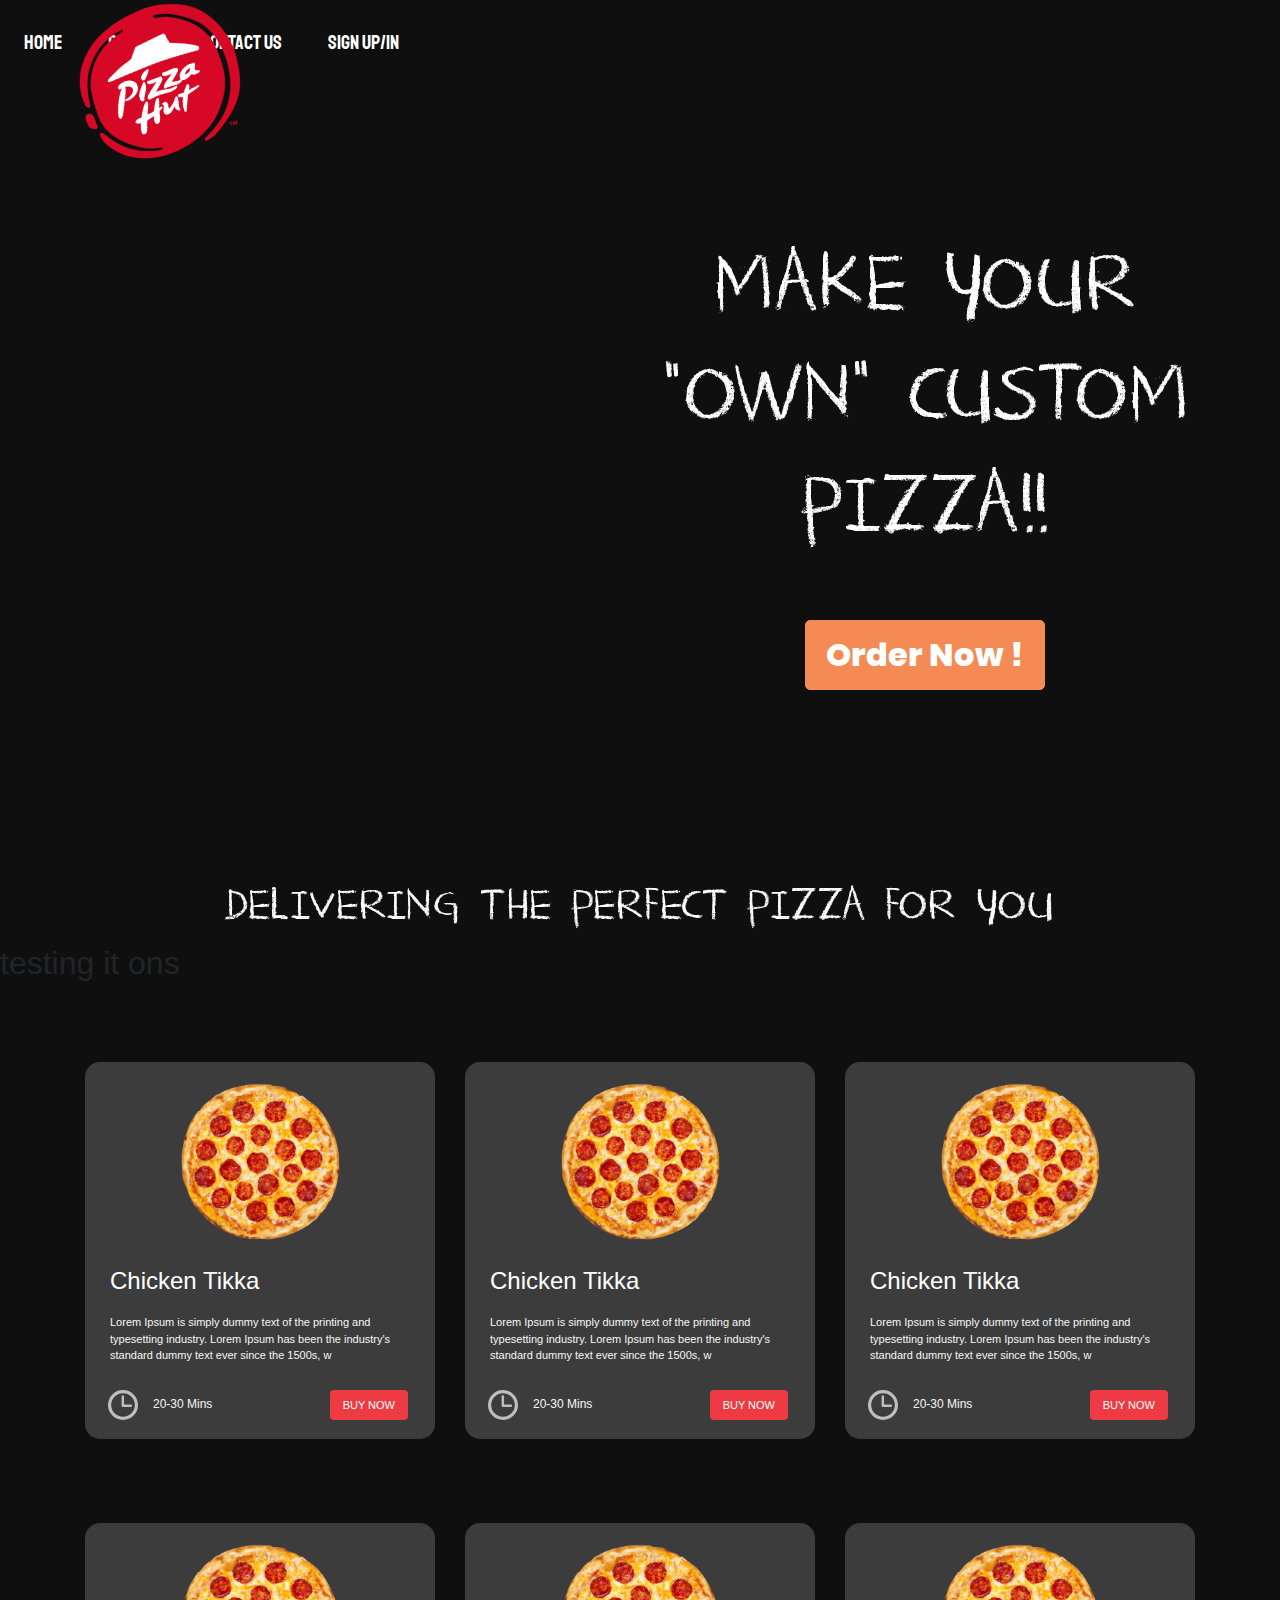
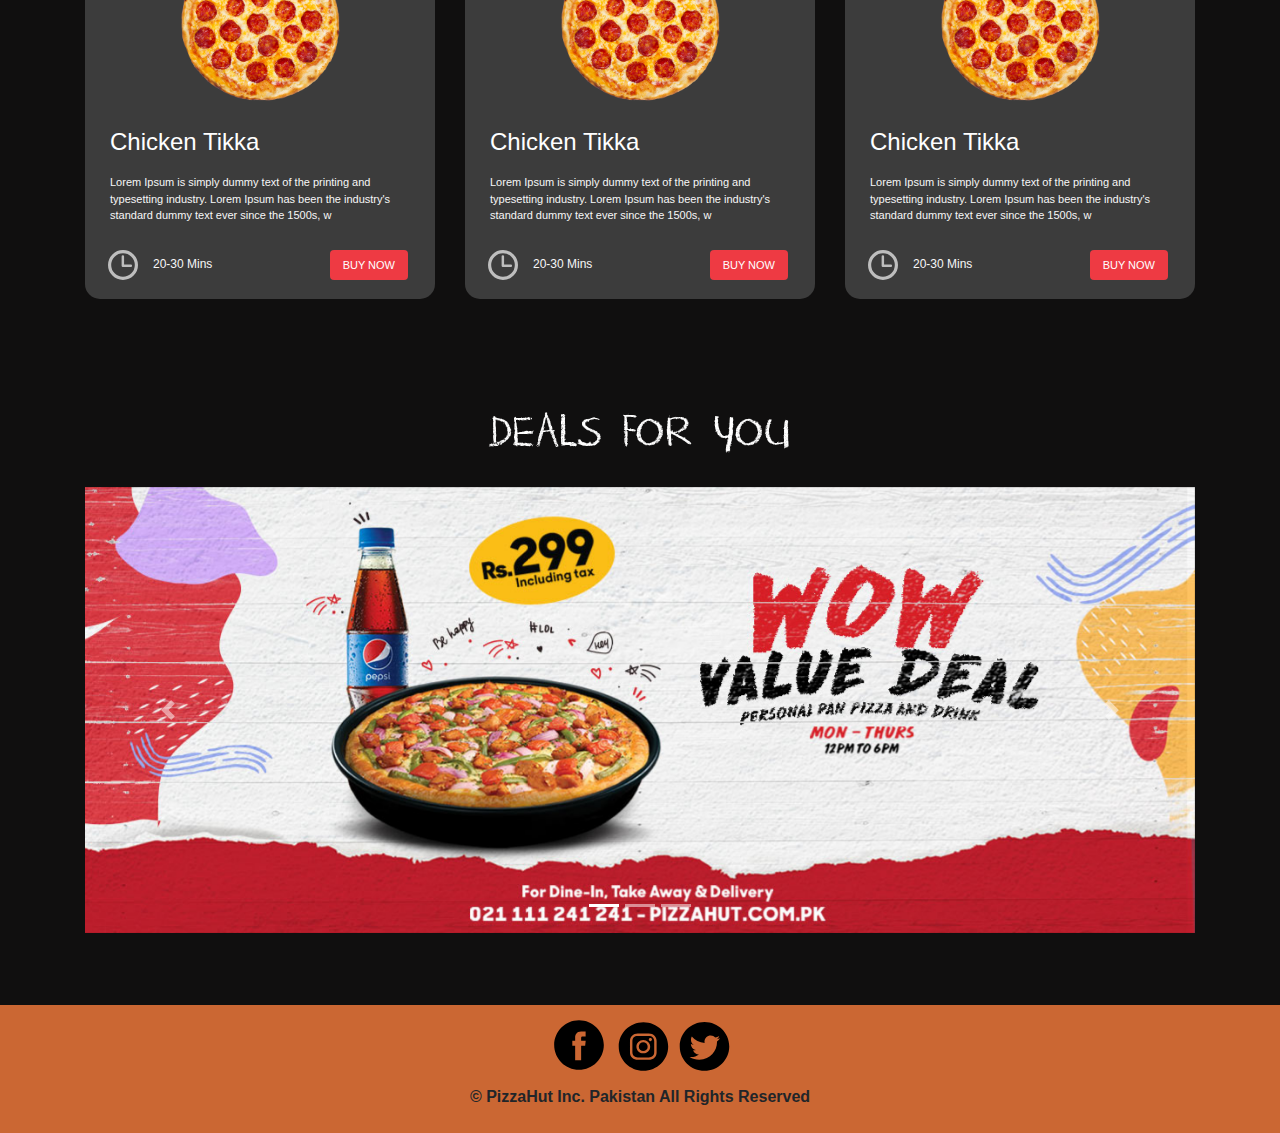
==== index.html @ 5cb7f045 "Merge branch 'master' of https://github.com/sanaasaeed/pizzahut" ====
<!DOCTYPE html>
<html lang="en" dir="ltr">

<head>
  <meta charset="utf-8" />
  <title>Pizza Hut</title>

  <link rel="stylesheet" href="css/styles.css" />
  <link rel="stylesheet" href="https://stackpath.bootstrapcdn.com/bootstrap/4.3.1/css/bootstrap.min.css"
    integrity="sha384-ggOyR0iXCbMQv3Xipma34MD+dH/1fQ784/j6cY/iJTQUOhcWr7x9JvoRxT2MZw1T" crossorigin="anonymous" />
  <link href="https://fonts.googleapis.com/css?family=Staatliches&display=swap" rel="stylesheet" />
  <!-- <link href="https://fonts.googleapis.com/css?family=Poppins:400,700&display=swap" rel="stylesheet"> -->
</head>

<body>
  <section id="pagenavbar">
    <nav class="navbar navbar-expand-lg navbar-dark"
    >
      <a class="navbar-brand logo" href="#">
        <img src="images/logo.png" width="220" height="150" alt="" />
      </a>
      <button class="navbar-toggler" data-toggle="collapse" data-target="#collapse_target">
        <span class="navbar-toggler-icon"></span>
      </button>
      <div class="collapse navbar-collapse" id="collapse_target">
        <ul class="navbar-nav">
          <li class="nav-item">
            <a class="nav-link" href="#">Home <span class="sr-only">(current)</span></a>
          </li>
          <li class="nav-item">
            <a class="nav-link" href="#menu">Pizzas</a>
          </li>
          <li class="nav-item">
            <a class="nav-link" href="#">Contact Us</a>
          </li>
          <li class="nav-item">
            <a class="nav-link" href="sign.html">Sign Up/In</a>
          </li>
        </ul>
      </div>
    </nav>

    <!-- <nav class="navbar navbar-expand-lg">
      <a class="navbar-brand" href="#">Navbar</a>
      <button class="navbar-toggler" type="button" data-toggle="collapse" data-target="#navbarNav"
        aria-controls="navbarNav" aria-expanded="false" aria-label="Toggle navigation">
        <span class="navbar-toggler-icon"></span>
      </button>
      <div class="collapse navbar-collapse" id="navbarNav">
        <ul class="navbar-nav">
          <li class="nav-item active">
            <a class="nav-link" href="#">Home <span class="sr-only">(current)</span></a>
          </li>
          <li class="nav-item">
            <a class="nav-link" href="#">Features</a>
          </li>
          <li class="nav-item">
            <a class="nav-link" href="#">Pricing</a>
          </li>
          <li class="nav-item">
            <a class="nav-link disabled" href="#" tabindex="-1" aria-disabled="true">Disabled</a>
          </li>
        </ul>
      </div>
    </nav> -->


  </section>

  <section id="landing-slide">
    <div class="container">
      <div class="row">
        <div class="col-lg-6"></div>
        <div class="col-lg-6">
          <div class="align">
            <h2 class="text mobile-heading">MAKE YOUR “OWN” CUSTOM PIZZA!!</h2>
            <button type="button " class="btn btn-warning orderbtn">
              Order Now !
            </button>
          </div>
        </div>
      </div>
    </div>
  </section>

  <section id="menu-header">
    <div class="container">
      <h2 class="menu-heading">DELIVERING THE PERFECT PIZZA FOR YOU</h2>
    </div>
  </section>

  <section>
    <h2>testing it ons</h2>
  </section>
  <section id="menu">
    <div class="container">
      <div class="row">
        <div class="col-lg-4 col-sm-6 mb-4">
          <div class="grey-shade">
            <div class="pizza-pic">
              <img src="images/pizza.png" alt="pizza picture" height="180px" width="180px" />
            </div>

            <div class="pizza-name">
              <h4 class="pizza-heading">Chicken Tikka</h4>
            </div>

            <div class="pizza-description">
              <p>
                Lorem Ipsum is simply dummy text of the printing and
                typesetting industry. Lorem Ipsum has been the industry's
                standard dummy text ever since the 1500s, w
              </p>
            </div>

            <div class="row lower-pad">
              <div class="col-lg-6  time">
                <div class="row">
                  <div class="col-lg-4  time-padding1">
                    <img src="images/clock.svg" alt="clock pic" height="30px" width="30px" />
                  </div>
                  <div class="col-lg-6  time-padding2">
                    <p class="time-text">20-30 Mins</p>
                  </div>
                </div>
              </div>

              <div class="col-lg-5 buy-btn">
                <button type="button " class="btn buynow-btn">BUY NOW</button>
              </div>
            </div>
          </div>
        </div>

        <div class="col-lg-4 col-sm-6 mb-4">
          <div class="grey-shade">
            <div class="pizza-pic">
              <img src="images/pizza.png" alt="pizza picture" height="180px" width="180px" />
            </div>

            <div class="pizza-name">
              <h4 class="pizza-heading">Chicken Tikka</h4>
            </div>

            <div class="pizza-description">
              <p>
                Lorem Ipsum is simply dummy text of the printing and
                typesetting industry. Lorem Ipsum has been the industry's
                standard dummy text ever since the 1500s, w
              </p>
            </div>

            <div class="row lower-pad">
              <div class="col-lg-6 time">
                <div class="row">
                  <div class="col-lg-4 time-padding1">
                    <img src="images/clock.svg" alt="clock pic" height="30px" width="30px" />
                  </div>
                  <div class="col-lg-6 time-padding2">
                    <p class="time-text">20-30 Mins</p>
                  </div>
                </div>
              </div>

              <div class="col-lg-5 buy-btn">
                <button type="button " class="btn buynow-btn">BUY NOW</button>
              </div>
            </div>
          </div>
        </div>

        <div class="col-lg-4 col-sm-6 mb-4">
          <div class="grey-shade">
            <div class="pizza-pic">
              <img src="images/pizza.png" alt="pizza picture" height="180px" width="180px" />
            </div>

            <div class="pizza-name">
              <h4 class="pizza-heading">Chicken Tikka</h4>
            </div>

            <div class="pizza-description">
              <p>
                Lorem Ipsum is simply dummy text of the printing and
                typesetting industry. Lorem Ipsum has been the industry's
                standard dummy text ever since the 1500s, w
              </p>
            </div>

            <div class="row lower-pad">
              <div class="col-lg-6 time">
                <div class="row">
                  <div class="col-lg-4 time-padding1">
                    <img src="images/clock.svg" alt="clock pic" height="30px" width="30px" />
                  </div>
                  <div class="col-lg-6 time-padding2">
                    <p class="time-text">20-30 Mins</p>
                  </div>
                </div>
              </div>

              <div class="col-lg-5 buy-btn">
                <button type="button " class="btn buynow-btn">BUY NOW</button>
              </div>
            </div>
          </div>
        </div>
      </div>

      <div class="row lower-row">
        <div class="col-lg-4 col-sm-6 mb-4">
          <div class="grey-shade">
            <div class="pizza-pic">
              <img src="images/pizza.png" alt="pizza picture" height="180px" width="180px" />
            </div>

            <div class="pizza-name">
              <h4 class="pizza-heading">Chicken Tikka</h4>
            </div>

            <div class="pizza-description">
              <p>
                Lorem Ipsum is simply dummy text of the printing and
                typesetting industry. Lorem Ipsum has been the industry's
                standard dummy text ever since the 1500s, w
              </p>
            </div>

            <div class="row lower-pad">
              <div class="col-lg-6 time">
                <div class="row">
                  <div class="col-lg-4 time-padding1">
                    <img src="images/clock.svg" alt="clock pic" height="30px" width="30px" />
                  </div>
                  <div class="col-lg-6 time-padding2">
                    <p class="time-text">20-30 Mins</p>
                  </div>
                </div>
              </div>

              <div class="col-lg-5 buy-btn">
                <button type="button " class="btn buynow-btn">BUY NOW</button>
              </div>
            </div>
          </div>
        </div>

        <div class="col-lg-4 col-sm-6 mb-4">
          <div class="grey-shade">
            <div class="pizza-pic">
              <img src="images/pizza.png" alt="pizza picture" height="180px" width="180px" />
            </div>

            <div class="pizza-name">
              <h4 class="pizza-heading">Chicken Tikka</h4>
            </div>

            <div class="pizza-description">
              <p>
                Lorem Ipsum is simply dummy text of the printing and
                typesetting industry. Lorem Ipsum has been the industry's
                standard dummy text ever since the 1500s, w
              </p>
            </div>

            <div class="row lower-pad">
              <div class="col-lg-6 time">
                <div class="row">
                  <div class="col-lg-4 time-padding1">
                    <img src="images/clock.svg" alt="clock pic" height="30px" width="30px" />
                  </div>
                  <div class="col-lg-6 time-padding2">
                    <p class="time-text">20-30 Mins</p>
                  </div>
                </div>
              </div>

              <div class="col-lg-5 buy-btn">
                <button type="button " class="btn buynow-btn">BUY NOW</button>
              </div>
            </div>
          </div>
        </div>

        <div class="col-lg-4 col-sm-6 mb-4">
          <div class="grey-shade">
            <div class="pizza-pic">
              <img src="images/pizza.png" alt="pizza picture" height="180px" width="180px" />
            </div>

            <div class="pizza-name">
              <h4 class="pizza-heading">Chicken Tikka</h4>
            </div>

            <div class="pizza-description">
              <p>
                Lorem Ipsum is simply dummy text of the printing and
                typesetting industry. Lorem Ipsum has been the industry's
                standard dummy text ever since the 1500s, w
              </p>
            </div>

            <div class="row lower-pad">
              <div class="col-lg-6 time">
                <div class="row">
                  <div class="col-lg-4 time-padding1">
                    <img src="images/clock.svg" alt="clock pic" height="30px" width="30px" />
                  </div>
                  <div class="col-lg-6 time-padding2">
                    <p class="time-text">20-30 Mins</p>
                  </div>
                </div>
              </div>

              <div class="col-lg-5 buy-btn">
                <button type="button " class="btn buynow-btn">BUY NOW</button>
              </div>
            </div>
          </div>
        </div>
      </div>
    </div>
  </section>

  <section id="deal-header">
    <div class="container">
      <h2 class="deal-heading">DEALS FOR YOU</h2>
    </div>
  </section>

  <section class="container mt-4 pb-4">
    <div id="carouselExampleIndicators" class="carousel slide" data-ride="carousel">
      <ol class="carousel-indicators">
        <li data-target="#carouselExampleIndicators" data-slide-to="0" class="active"></li>
        <li data-target="#carouselExampleIndicators" data-slide-to="1"></li>
        <li data-target="#carouselExampleIndicators" data-slide-to="2"></li>
      </ol>
      <div class="carousel-inner">
        <div class="carousel-item active">
          <a href="#">
            <img class="d-block w-100" src="images/deal1.jpeg" alt="Deal 1" />
          </a>
        </div>
        <div class="carousel-item ">
          <img class="d-block w-100" src="images/deal2.jpeg" alt="Deal 2" />
        </div>
        <div class="carousel-item">
          <img class="d-block w-100" src="images/deal3.jpeg" alt="Deal 3" />
        </div>
      </div>
      <a class="carousel-control-prev" href="#carouselExampleIndicators" role="button" data-slide="prev">
        <span class="carousel-control-prev-icon" aria-hidden="true"></span>
        <span class="sr-only">Previous</span>
      </a>
      <a class="carousel-control-next" href="#carouselExampleIndicators" role="button" data-slide="next">
        <span class="carousel-control-next-icon" aria-hidden="true"></span>
        <span class="sr-only">Next</span>
      </a>
    </div>
  </section>

  <footer>
    <div class="container-fluid mt-5 pt-2 pb-2 text-center">
      <div class="row">
        <div class="col">
          <a href="#"><img src="images/icons/fb.svg" alt="" /></a>
          <a href="#"><img src="images/icons/insta.svg" alt="" /></a>
          <a href="#"><img src="images/icons/twitter.svg" alt="" /></a>
        </div>
      </div>
      <p class="ftr-copy pt-2">&copy; PizzaHut Inc. Pakistan All Rights Reserved</p>

  </footer>

  <!-- <script src="https://code.jquery.com/jquery-3.3.1.slim.min.js"
    integrity="sha384-q8i/X+965DzO0rT7abK41JStQIAqVgRVzpbzo5smXKp4YfRvH+8abtTE1Pi6jizo"
    crossorigin="anonymous"></script> -->
    <script
  src="https://code.jquery.com/jquery-3.4.1.js"
  integrity="sha256-WpOohJOqMqqyKL9FccASB9O0KwACQJpFTUBLTYOVvVU="
  crossorigin="anonymous"></script>
  <!-- <script src="https://cdnjs.cloudflare.com/ajax/libs/jquery/3.4.1/core.js"></script> -->
  <script src="https://cdn.jsdelivr.net/npm/popper.js@1.16.0/dist/umd/popper.min.js" integrity="sha384-Q6E9RHvbIyZFJoft+2mJbHaEWldlvI9IOYy5n3zV9zzTtmI3UksdQRVvoxMfooAo" crossorigin="anonymous"></script>
<script src="https://stackpath.bootstrapcdn.com/bootstrap/4.4.1/js/bootstrap.min.js" integrity="sha384-wfSDF2E50Y2D1uUdj0O3uMBJnjuUD4Ih7YwaYd1iqfktj0Uod8GCExl3Og8ifwB6" crossorigin="anonymous"></script>
  <script src="/scripts/smoothscroll.js"></script>
</body>

</html>
---- css/styles.css ----
body {
  background-color: #100f0f !important;
}

/* FONTS */
@font-face {
  font-family: "DKCrayonCrumble";
  src: url("DKCrayonCrumble.eot?#iefix") format("embedded-opentype"),
    url("DKCrayonCrumble.woff") format("woff"),
    url("DKCrayonCrumble.ttf") format("truetype"),
    url("DKCrayonCrumble.svg#DKCrayonCrumble") format("svg");
  font-weight: normal;
  font-style: normal;
}

@font-face {
  font-family: "Poppins-ExtraBold";
  src: url("Poppins-ExtraBold.eot?#iefix") format("embedded-opentype"),
    url("Poppins-ExtraBold.woff") format("woff"),
    url("Poppins-ExtraBold.ttf") format("truetype"),
    url("Poppins-ExtraBold.svg#Poppins-ExtraBold") format("svg");
  font-weight: normal;
  font-style: normal;
}

/* NAV BAR */
.navbar-padding {
  margin-left: 60%;
}

.navbar {
  background-color: #100f0f !important;
  padding-bottom: 30px !important;
  padding-top: 20px !important;
  /* height: 80px !important; */
}
@media (max-width: 500px) {
  .nav-link:hover {
    border: none !important;
  }
}

.nav-link {
  margin-right: 30px !important;
  font-family: "Staatliches", cursive;
  color: #fff !important;
  font-size: 20px;
}

.nav-link:hover {
  color: #ee3a43 !important;
  border-bottom: 2px solid #ee3a43 !important;
  padding-top: 6px !important;
}

.logo {
  position: absolute;
  top: 1px;
  left: 50px;
  transform: rotate(-15deg);
}

/* LANDING PAGE */

#landing-slide {
  background-image: url("landing-page.jpg");
  height: 700px !important;
  background-size: cover;
}
.align {
  text-align: center;
}
.text {
  text-align: center;
  margin-top: 25%;
  color: #fff;
  font-size: 92px !important;
  font-family: "DKCrayonCrumble", Arial, sans-serif;
}

.orderbtn {
  background-color: #f58b54 !important;
  border-color: #f58b54 !important;
  color: #fff !important;
  font-family: "Poppins-ExtraBold", Arial, sans-serif;
  /* font-family: "Poppins", sans-serif; */
  font-size: 32px !important;
  margin-top: 50px;
  padding: 10px 20px !important;
  border-radius: 5px !important;
}

.orderbtn:hover {
  background-color: #cb6733 !important;
  border-color: #cb6733 !important;
}

/* LANDING PAGE MEDIA QUIRIES */

@media (max-width: 600px) {
  .mobile-heading {
    background-color: #3c3c3c !important;
    border-radius: 5px;
    padding: 10px;
    opacity: 0.9;
  }
  .text {
    font-size: 70px !important;
  }
}

/* MENU HEADER */

.menu-heading,
.deal-heading {
  text-align: center;
  font-family: "DKCrayonCrumble", Arial, sans-serif;
  color: #fff;
  font-size: 50px;
  margin-top: 80px;
}

/* MENU SECTION */

#menu {
  margin-top: 80px;
}
.grey-shade {
  background-color: #3c3c3c !important;
  border-radius: 15px;
}
.pizza-pic {
  text-align: center;
  padding-top: 10px !important;
}

.pizza-name {
  padding: 15px 25px 10px;
}

.pizza-heading {
  color: #fff;
}

.pizza-description {
  padding: 0 25px;
  font-size: 11px !important;
  color: #f7f7f7 !important;
}

.time {
  margin-left: 23px !important;
}
.time-text {
  font-size: 12px;
  color: #f7f7f7 !important;
}
.time-padding1 {
  padding-right: 0 !important;
}
.time-padding2 {
  padding-left: 0 !important;
  margin-top: 5px;
}
.buynow-btn {
  background-color: #ee3a43 !important;
  color: #fff !important;
  font-size: 11px !important;
  text-align: right !important;
}
.buy-btn {
  text-align: right;
}

.lower-row {
  margin-top: 60px;
  margin-bottom: 60px;
}

.lower-pad {
  padding-top: 10px;
  padding-bottom: 10px;
  padding-right: 20px;
}

/* MENU MEDIA QURIES */

@media (max-width: 600) {
  .menu-media-padding {
    margin-top: 10px !important;
  }
}

footer {
  background: #cb6733;
}

.ftr-copy {
  font-weight: bold;
}
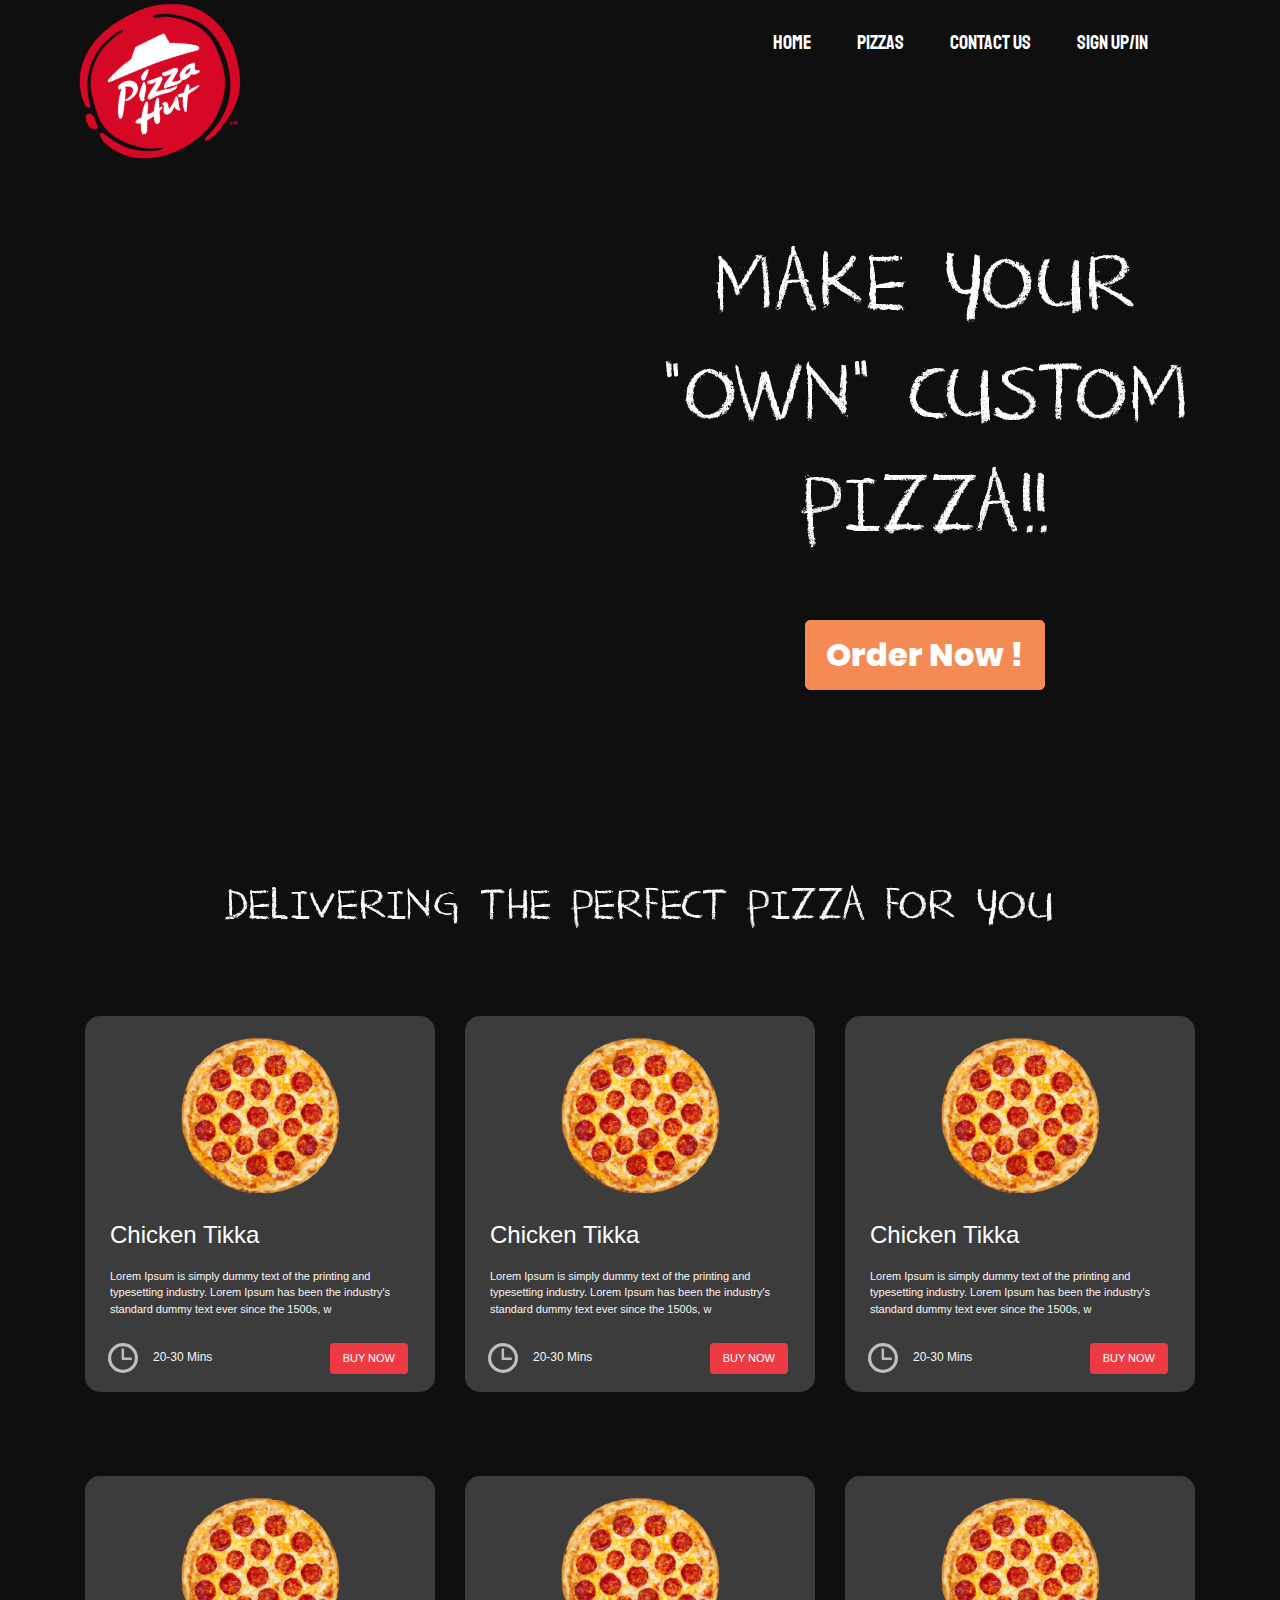
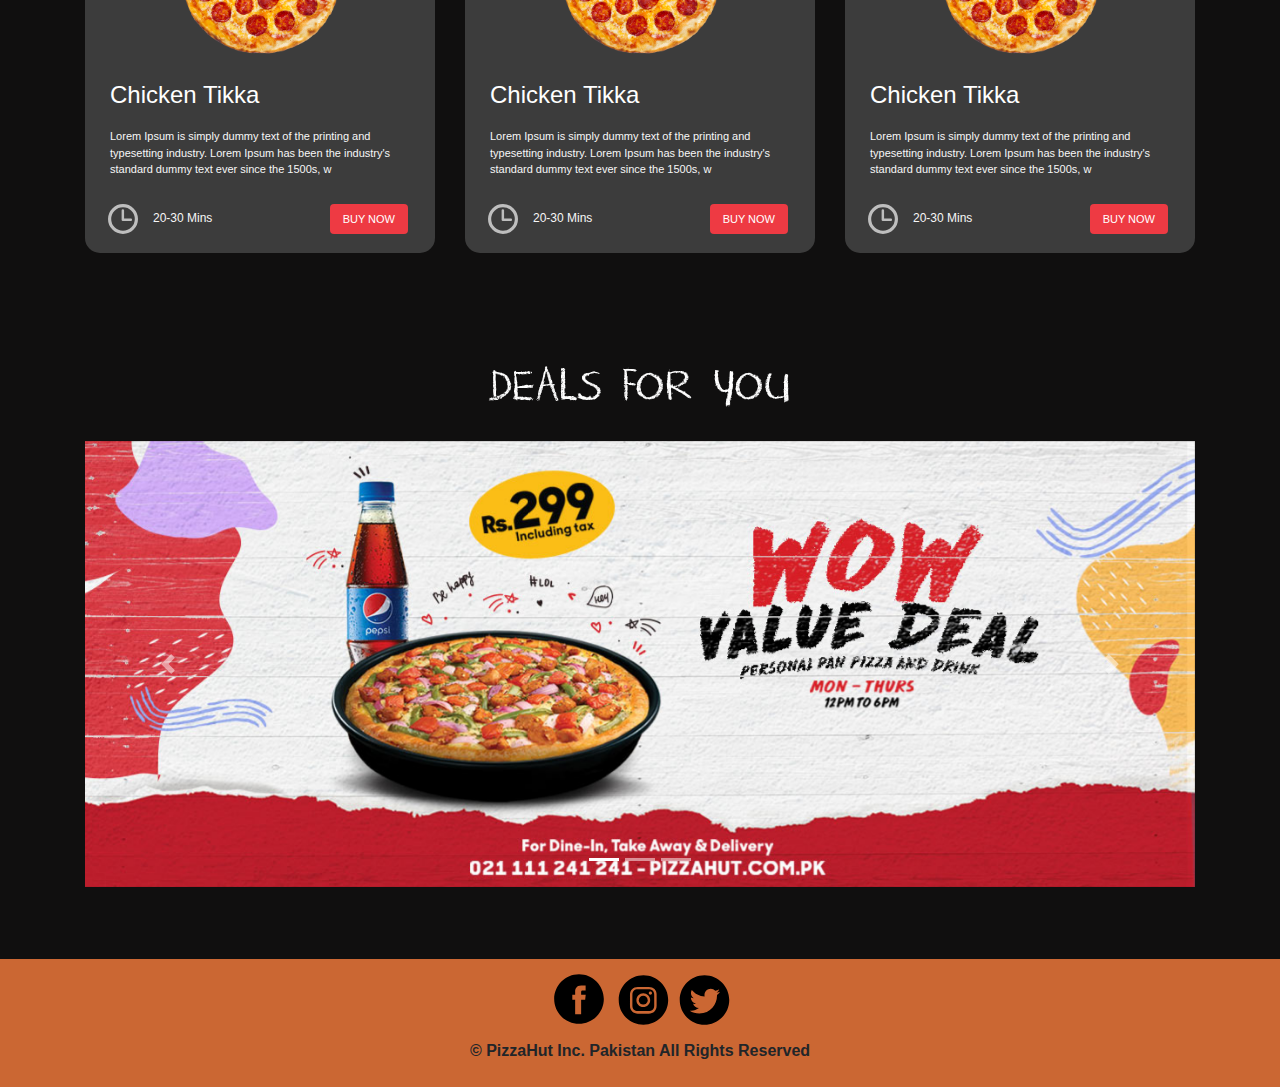
==== commit 80953167: "Hamburger Totally fixed" ====
--- a/index.html
+++ b/index.html
@@ -22,8 +22,8 @@
       <button class="navbar-toggler" data-toggle="collapse" data-target="#collapse_target">
         <span class="navbar-toggler-icon"></span>
       </button>
-      <div class="collapse navbar-collapse" id="collapse_target">
-        <ul class="navbar-nav">
+      <div class="collapse navbar-collapse navbar-padding" id="collapse_target">
+        <ul class="navbar-nav navbar-right">
           <li class="nav-item">
             <a class="nav-link" href="#">Home <span class="sr-only">(current)</span></a>
           </li>
@@ -89,9 +89,6 @@
     </div>
   </section>
 
-  <section>
-    <h2>testing it ons</h2>
-  </section>
   <section id="menu">
     <div class="container">
       <div class="row">
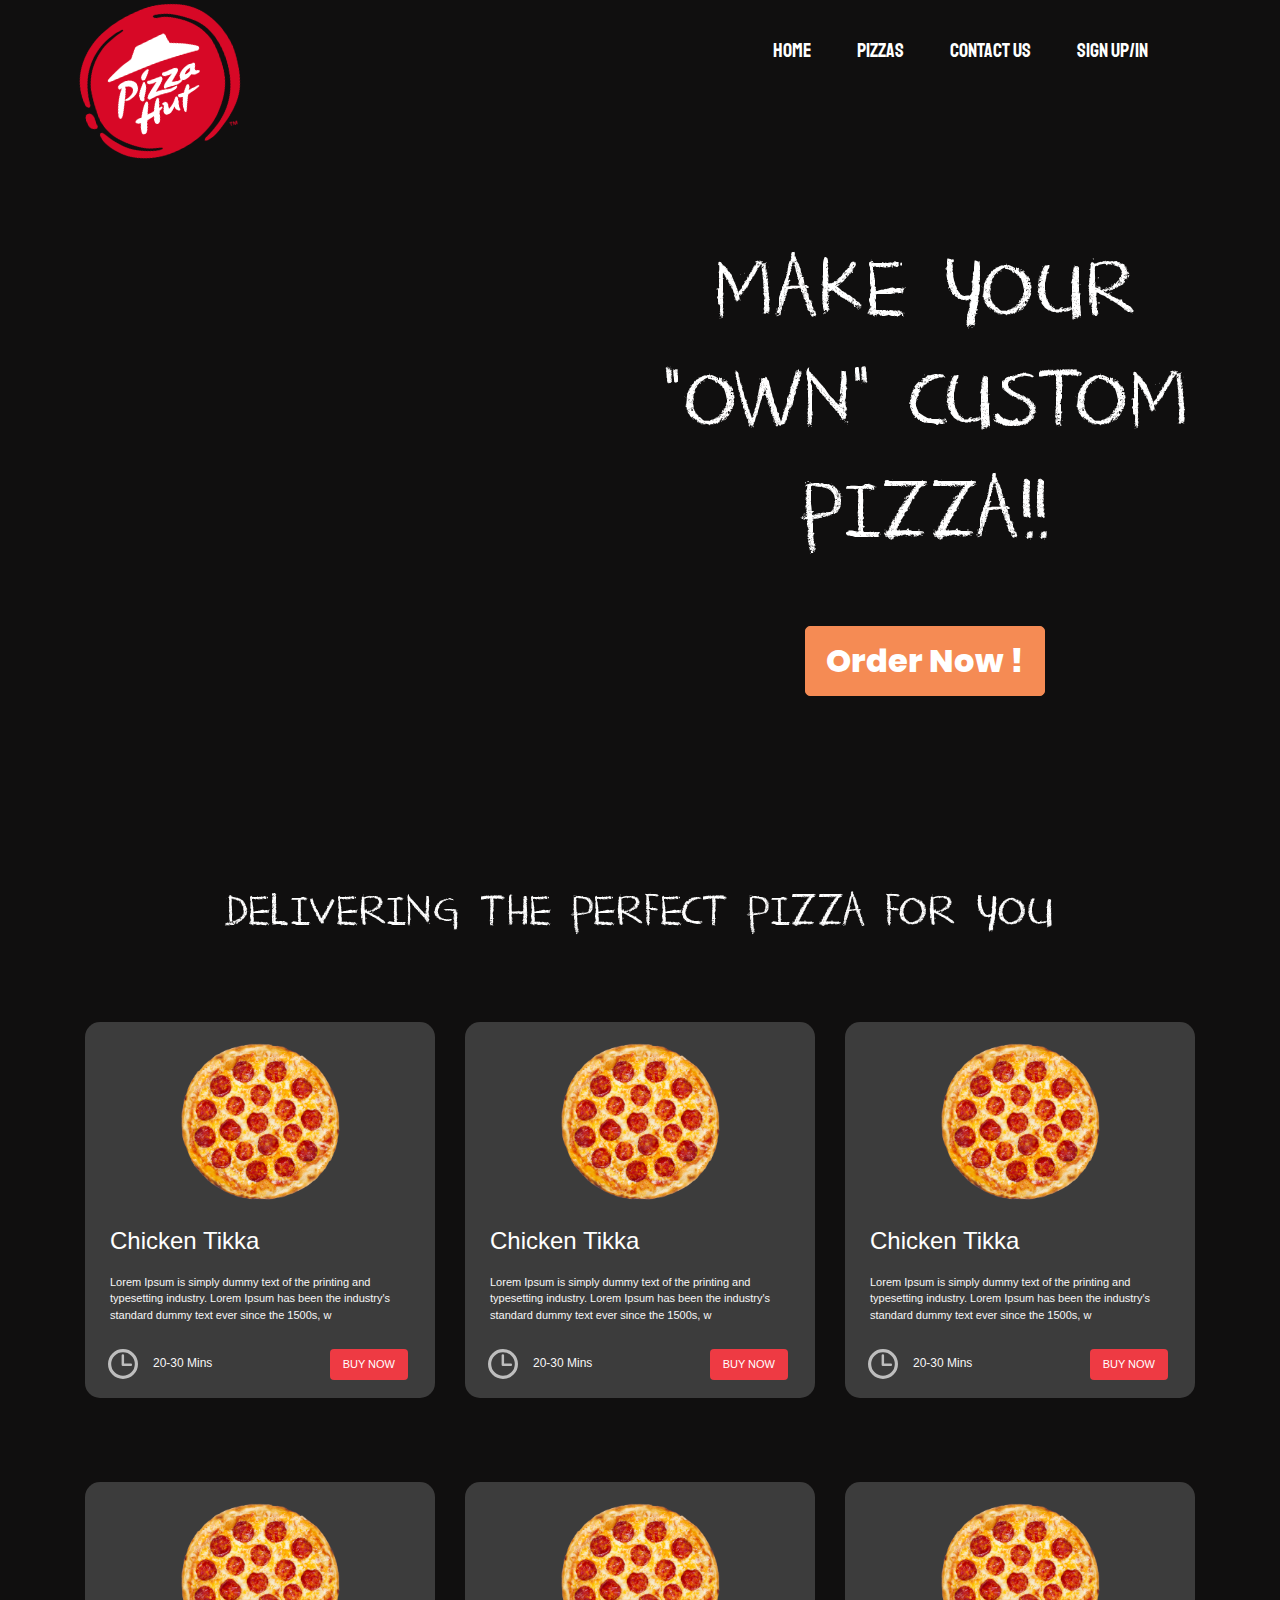
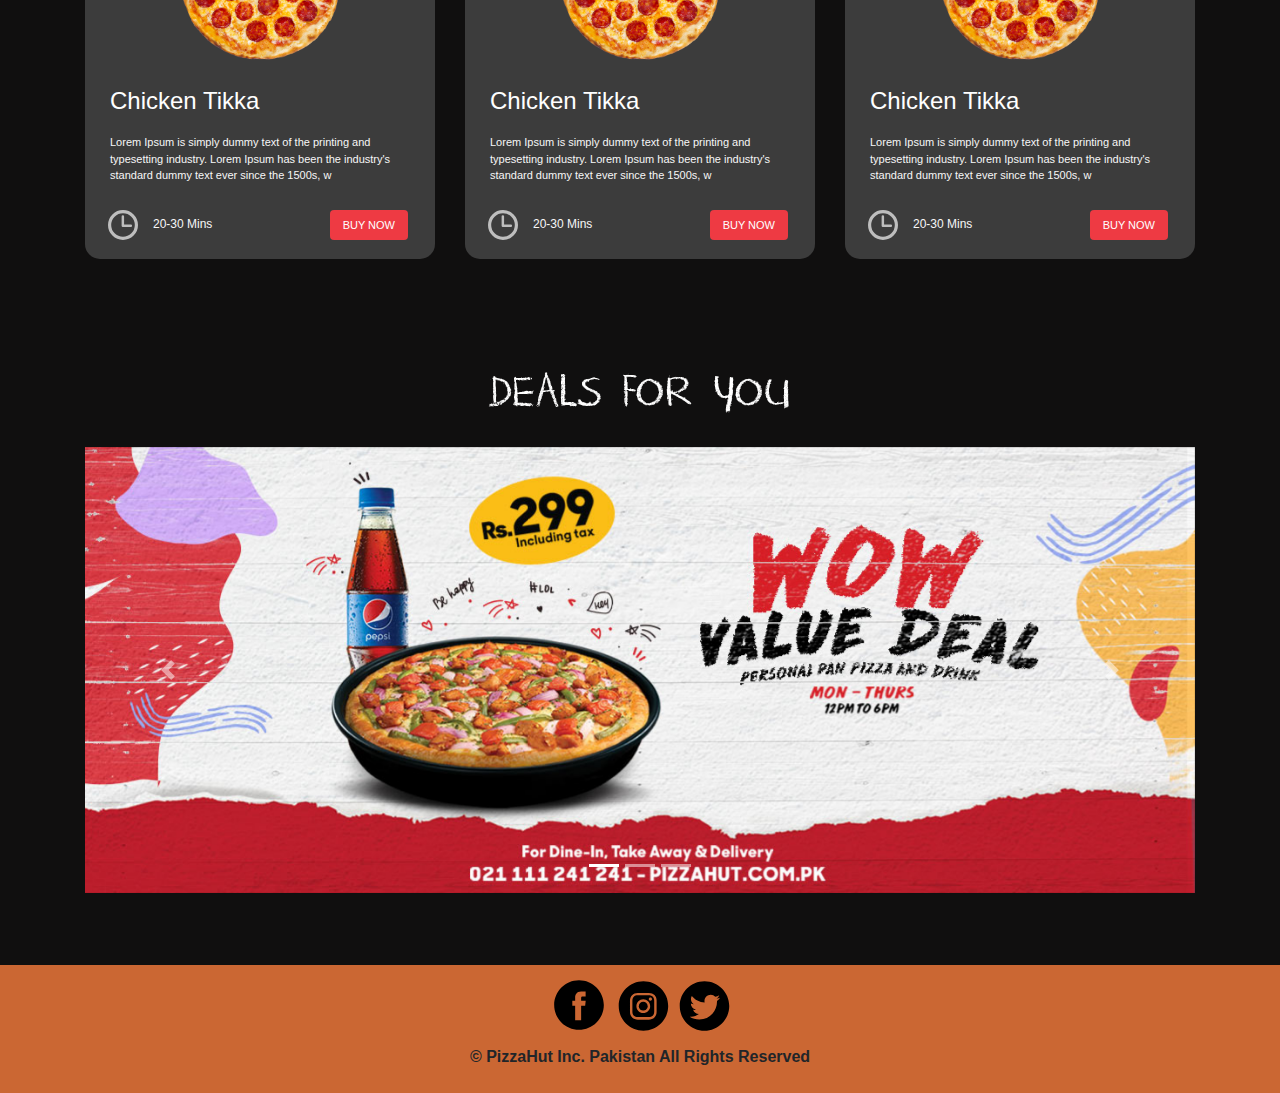
==== commit 971f61ea: "Fully Responsive index.html" ====
--- a/index.html
+++ b/index.html
@@ -123,81 +123,81 @@
               </div>
 
               <div class="col-lg-5 buy-btn">
-                <button type="button " class="btn buynow-btn">BUY NOW</button>
-              </div>
-            </div>
-          </div>
-        </div>
-
-        <div class="col-lg-4 col-sm-6 mb-4">
-          <div class="grey-shade">
-            <div class="pizza-pic">
-              <img src="images/pizza.png" alt="pizza picture" height="180px" width="180px" />
-            </div>
-
-            <div class="pizza-name">
-              <h4 class="pizza-heading">Chicken Tikka</h4>
-            </div>
-
-            <div class="pizza-description">
-              <p>
-                Lorem Ipsum is simply dummy text of the printing and
-                typesetting industry. Lorem Ipsum has been the industry's
-                standard dummy text ever since the 1500s, w
-              </p>
-            </div>
-
-            <div class="row lower-pad">
-              <div class="col-lg-6 time">
-                <div class="row">
-                  <div class="col-lg-4 time-padding1">
-                    <img src="images/clock.svg" alt="clock pic" height="30px" width="30px" />
-                  </div>
-                  <div class="col-lg-6 time-padding2">
-                    <p class="time-text">20-30 Mins</p>
-                  </div>
-                </div>
-              </div>
-
-              <div class="col-lg-5 buy-btn">
-                <button type="button " class="btn buynow-btn">BUY NOW</button>
-              </div>
-            </div>
-          </div>
-        </div>
-
-        <div class="col-lg-4 col-sm-6 mb-4">
-          <div class="grey-shade">
-            <div class="pizza-pic">
-              <img src="images/pizza.png" alt="pizza picture" height="180px" width="180px" />
-            </div>
-
-            <div class="pizza-name">
-              <h4 class="pizza-heading">Chicken Tikka</h4>
-            </div>
-
-            <div class="pizza-description">
-              <p>
-                Lorem Ipsum is simply dummy text of the printing and
-                typesetting industry. Lorem Ipsum has been the industry's
-                standard dummy text ever since the 1500s, w
-              </p>
-            </div>
-
-            <div class="row lower-pad">
-              <div class="col-lg-6 time">
-                <div class="row">
-                  <div class="col-lg-4 time-padding1">
-                    <img src="images/clock.svg" alt="clock pic" height="30px" width="30px" />
-                  </div>
-                  <div class="col-lg-6 time-padding2">
-                    <p class="time-text">20-30 Mins</p>
-                  </div>
-                </div>
-              </div>
-
-              <div class="col-lg-5 buy-btn">
-                <button type="button " class="btn buynow-btn">BUY NOW</button>
+                <a href="checkout.html" class="btn buynow-btn">BUY NOW</a>
+              </div>
+            </div>
+          </div>
+        </div>
+
+        <div class="col-lg-4 col-sm-6 mb-4">
+          <div class="grey-shade">
+            <div class="pizza-pic">
+              <img src="images/pizza.png" alt="pizza picture" height="180px" width="180px" />
+            </div>
+
+            <div class="pizza-name">
+              <h4 class="pizza-heading">Chicken Tikka</h4>
+            </div>
+
+            <div class="pizza-description">
+              <p>
+                Lorem Ipsum is simply dummy text of the printing and
+                typesetting industry. Lorem Ipsum has been the industry's
+                standard dummy text ever since the 1500s, w
+              </p>
+            </div>
+
+            <div class="row lower-pad">
+              <div class="col-lg-6 time">
+                <div class="row">
+                  <div class="col-lg-4 time-padding1">
+                    <img src="images/clock.svg" alt="clock pic" height="30px" width="30px" />
+                  </div>
+                  <div class="col-lg-6 time-padding2">
+                    <p class="time-text">20-30 Mins</p>
+                  </div>
+                </div>
+              </div>
+
+              <div class="col-lg-5 buy-btn">
+                <a href="checkout.html" class="btn buynow-btn">BUY NOW</a>
+              </div>
+            </div>
+          </div>
+        </div>
+
+        <div class="col-lg-4 col-sm-6 mb-4">
+          <div class="grey-shade">
+            <div class="pizza-pic">
+              <img src="images/pizza.png" alt="pizza picture" height="180px" width="180px" />
+            </div>
+
+            <div class="pizza-name">
+              <h4 class="pizza-heading">Chicken Tikka</h4>
+            </div>
+
+            <div class="pizza-description">
+              <p>
+                Lorem Ipsum is simply dummy text of the printing and
+                typesetting industry. Lorem Ipsum has been the industry's
+                standard dummy text ever since the 1500s, w
+              </p>
+            </div>
+
+            <div class="row lower-pad">
+              <div class="col-lg-6 time">
+                <div class="row">
+                  <div class="col-lg-4 time-padding1">
+                    <img src="images/clock.svg" alt="clock pic" height="30px" width="30px" />
+                  </div>
+                  <div class="col-lg-6 time-padding2">
+                    <p class="time-text">20-30 Mins</p>
+                  </div>
+                </div>
+              </div>
+
+              <div class="col-lg-5 buy-btn">
+                <a href="checkout.html" class="btn buynow-btn">BUY NOW</a>
               </div>
             </div>
           </div>
@@ -236,81 +236,81 @@
               </div>
 
               <div class="col-lg-5 buy-btn">
-                <button type="button " class="btn buynow-btn">BUY NOW</button>
-              </div>
-            </div>
-          </div>
-        </div>
-
-        <div class="col-lg-4 col-sm-6 mb-4">
-          <div class="grey-shade">
-            <div class="pizza-pic">
-              <img src="images/pizza.png" alt="pizza picture" height="180px" width="180px" />
-            </div>
-
-            <div class="pizza-name">
-              <h4 class="pizza-heading">Chicken Tikka</h4>
-            </div>
-
-            <div class="pizza-description">
-              <p>
-                Lorem Ipsum is simply dummy text of the printing and
-                typesetting industry. Lorem Ipsum has been the industry's
-                standard dummy text ever since the 1500s, w
-              </p>
-            </div>
-
-            <div class="row lower-pad">
-              <div class="col-lg-6 time">
-                <div class="row">
-                  <div class="col-lg-4 time-padding1">
-                    <img src="images/clock.svg" alt="clock pic" height="30px" width="30px" />
-                  </div>
-                  <div class="col-lg-6 time-padding2">
-                    <p class="time-text">20-30 Mins</p>
-                  </div>
-                </div>
-              </div>
-
-              <div class="col-lg-5 buy-btn">
-                <button type="button " class="btn buynow-btn">BUY NOW</button>
-              </div>
-            </div>
-          </div>
-        </div>
-
-        <div class="col-lg-4 col-sm-6 mb-4">
-          <div class="grey-shade">
-            <div class="pizza-pic">
-              <img src="images/pizza.png" alt="pizza picture" height="180px" width="180px" />
-            </div>
-
-            <div class="pizza-name">
-              <h4 class="pizza-heading">Chicken Tikka</h4>
-            </div>
-
-            <div class="pizza-description">
-              <p>
-                Lorem Ipsum is simply dummy text of the printing and
-                typesetting industry. Lorem Ipsum has been the industry's
-                standard dummy text ever since the 1500s, w
-              </p>
-            </div>
-
-            <div class="row lower-pad">
-              <div class="col-lg-6 time">
-                <div class="row">
-                  <div class="col-lg-4 time-padding1">
-                    <img src="images/clock.svg" alt="clock pic" height="30px" width="30px" />
-                  </div>
-                  <div class="col-lg-6 time-padding2">
-                    <p class="time-text">20-30 Mins</p>
-                  </div>
-                </div>
-              </div>
-
-              <div class="col-lg-5 buy-btn">
-                <button type="button " class="btn buynow-btn">BUY NOW</button>
+                <a href="checkout.html" class="btn buynow-btn">BUY NOW</a>
+              </div>
+            </div>
+          </div>
+        </div>
+
+        <div class="col-lg-4 col-sm-6 mb-4">
+          <div class="grey-shade">
+            <div class="pizza-pic">
+              <img src="images/pizza.png" alt="pizza picture" height="180px" width="180px" />
+            </div>
+
+            <div class="pizza-name">
+              <h4 class="pizza-heading">Chicken Tikka</h4>
+            </div>
+
+            <div class="pizza-description">
+              <p>
+                Lorem Ipsum is simply dummy text of the printing and
+                typesetting industry. Lorem Ipsum has been the industry's
+                standard dummy text ever since the 1500s, w
+              </p>
+            </div>
+
+            <div class="row lower-pad">
+              <div class="col-lg-6 time">
+                <div class="row">
+                  <div class="col-lg-4 time-padding1">
+                    <img src="images/clock.svg" alt="clock pic" height="30px" width="30px" />
+                  </div>
+                  <div class="col-lg-6 time-padding2">
+                    <p class="time-text">20-30 Mins</p>
+                  </div>
+                </div>
+              </div>
+
+              <div class="col-lg-5 buy-btn">
+                <a href="checkout.html" class="btn buynow-btn">BUY NOW</a>
+              </div>
+            </div>
+          </div>
+        </div>
+
+        <div class="col-lg-4 col-sm-6 mb-4">
+          <div class="grey-shade">
+            <div class="pizza-pic">
+              <img src="images/pizza.png" alt="pizza picture" height="180px" width="180px" />
+            </div>
+
+            <div class="pizza-name">
+              <h4 class="pizza-heading">Chicken Tikka</h4>
+            </div>
+
+            <div class="pizza-description">
+              <p>
+                Lorem Ipsum is simply dummy text of the printing and
+                typesetting industry. Lorem Ipsum has been the industry's
+                standard dummy text ever since the 1500s, w
+              </p>
+            </div>
+
+            <div class="row lower-pad">
+              <div class="col-lg-6 time">
+                <div class="row">
+                  <div class="col-lg-4 time-padding1">
+                    <img src="images/clock.svg" alt="clock pic" height="30px" width="30px" />
+                  </div>
+                  <div class="col-lg-6 time-padding2">
+                    <p class="time-text">20-30 Mins</p>
+                  </div>
+                </div>
+              </div>
+
+              <div class="col-lg-5 buy-btn">
+                <a href="checkout.html" class="btn buynow-btn">BUY NOW</a>
               </div>
             </div>
           </div>
--- a/css/styles.css
+++ b/css/styles.css
@@ -30,14 +30,9 @@
 
 .navbar {
   background-color: #100f0f !important;
-  padding-bottom: 30px !important;
-  padding-top: 20px !important;
+  /* padding-bottom: 30px !important;
+  padding-top: 20px !important; */
   /* height: 80px !important; */
-}
-@media (max-width: 500px) {
-  .nav-link:hover {
-    border: none !important;
-  }
 }
 
 .nav-link {
@@ -45,6 +40,8 @@
   font-family: "Staatliches", cursive;
   color: #fff !important;
   font-size: 20px;
+  margin-top: 20px;
+  margin-bottom: 20px;
 }
 
 .nav-link:hover {
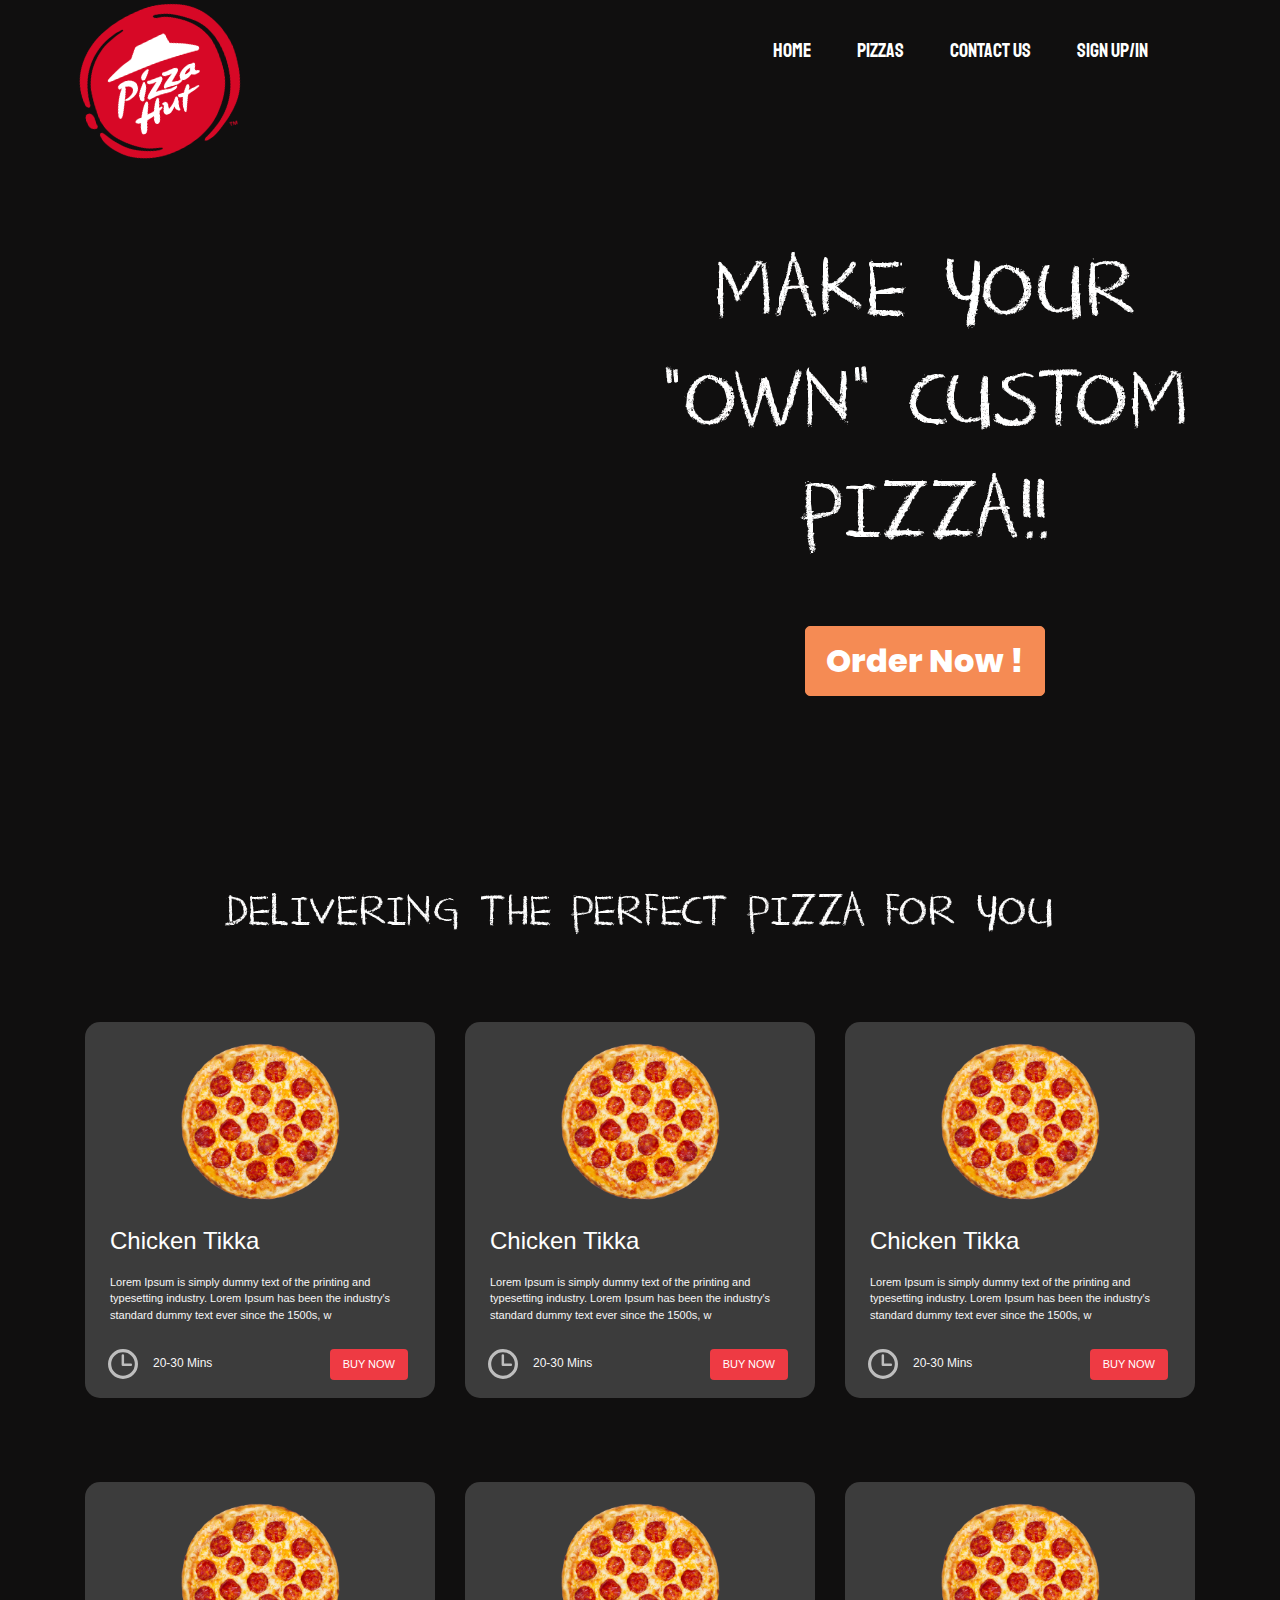
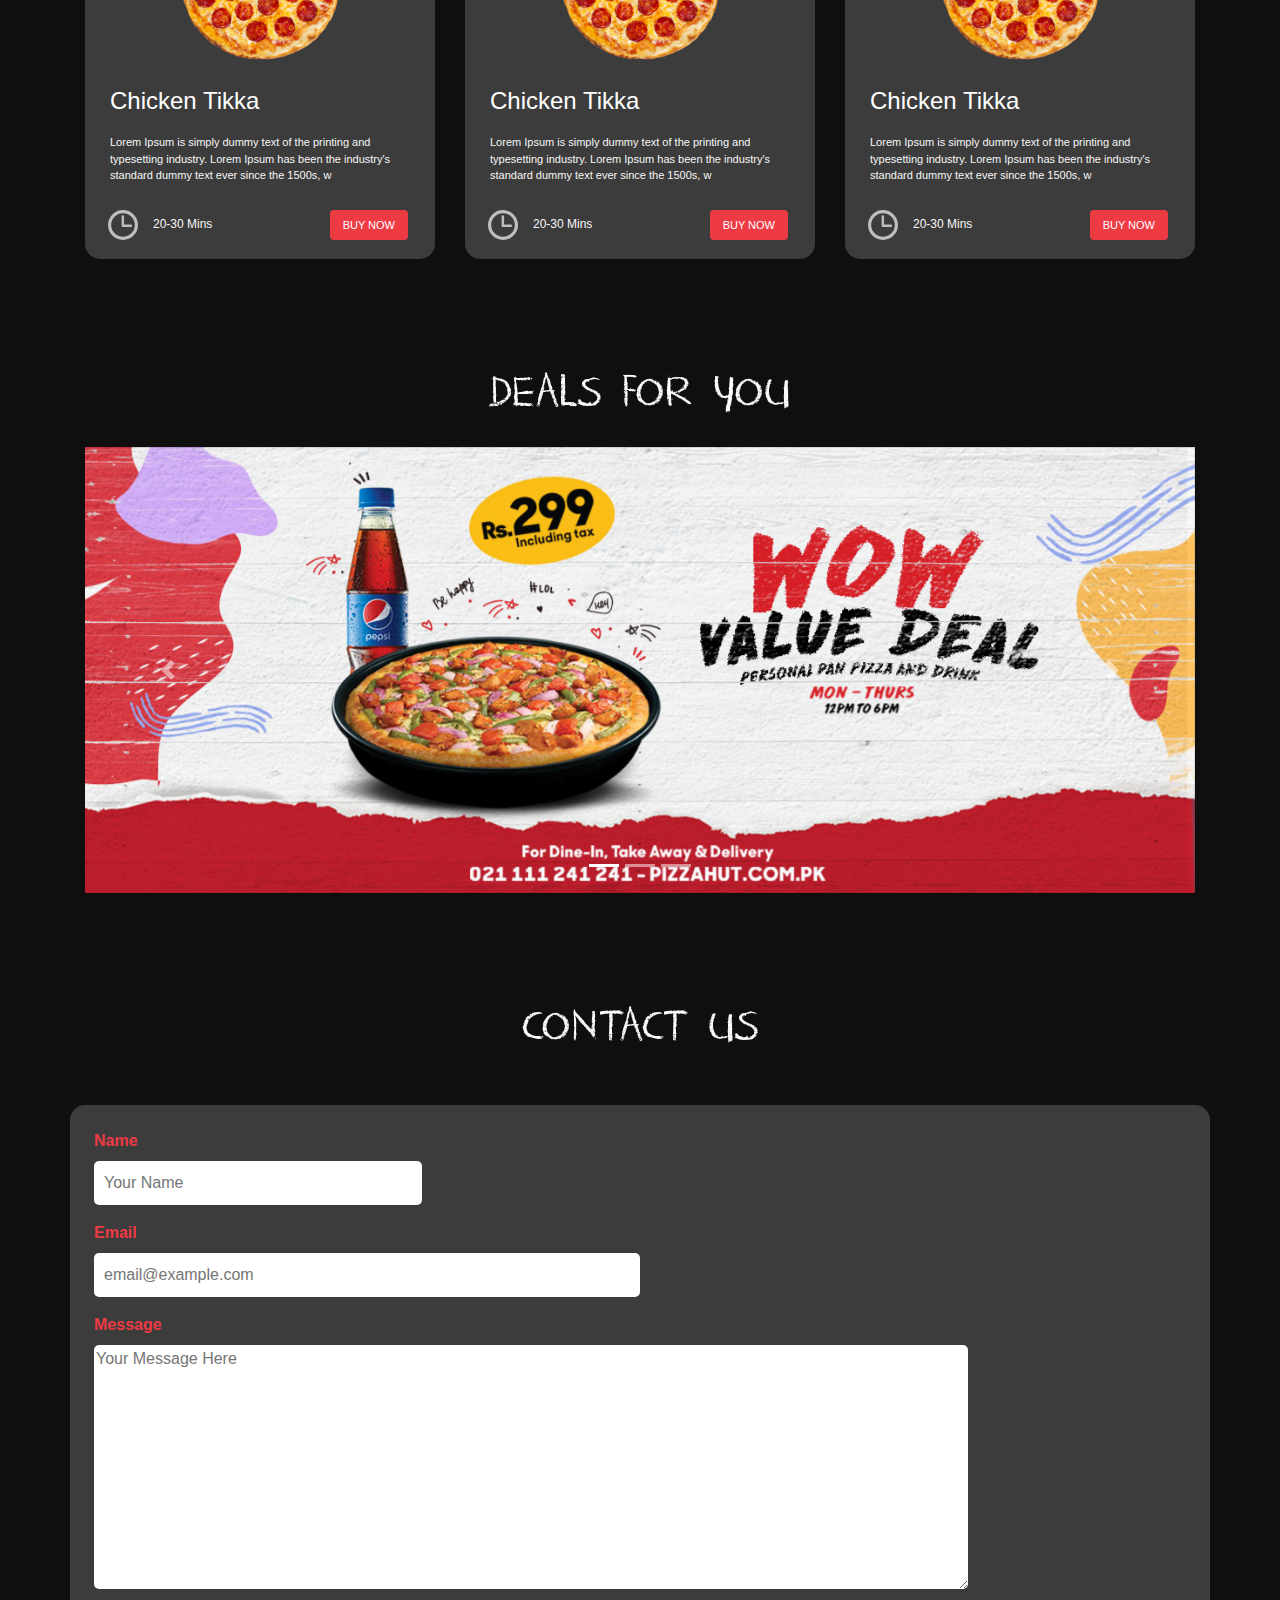
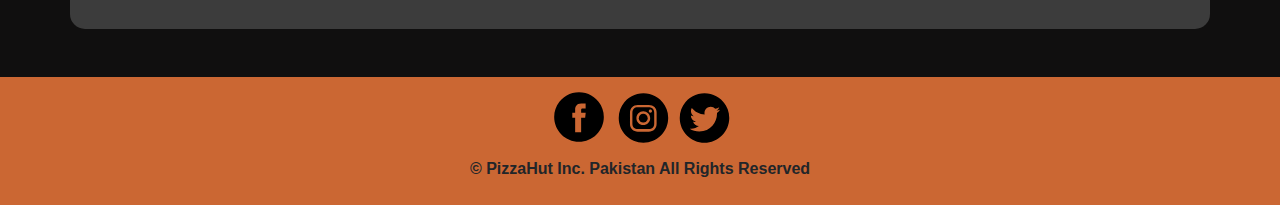
==== commit d7ca7ae8: "Added Contact us" ====
--- a/index.html
+++ b/index.html
@@ -4,8 +4,9 @@
 <head>
   <meta charset="utf-8" />
   <title>Pizza Hut</title>
-
+  <link rel="shortcut icon" type="image/x-icon" href="images/logo.png"/>
   <link rel="stylesheet" href="css/styles.css" />
+  <link rel="stylesheet" href="css/mobile.css" media="(max-width: 500px)">
   <link rel="stylesheet" href="https://stackpath.bootstrapcdn.com/bootstrap/4.3.1/css/bootstrap.min.css"
     integrity="sha384-ggOyR0iXCbMQv3Xipma34MD+dH/1fQ784/j6cY/iJTQUOhcWr7x9JvoRxT2MZw1T" crossorigin="anonymous" />
   <link href="https://fonts.googleapis.com/css?family=Staatliches&display=swap" rel="stylesheet" />
@@ -31,7 +32,7 @@
             <a class="nav-link" href="#menu">Pizzas</a>
           </li>
           <li class="nav-item">
-            <a class="nav-link" href="#">Contact Us</a>
+            <a class="nav-link" href="#contact">Contact Us</a>
           </li>
           <li class="nav-item">
             <a class="nav-link" href="sign.html">Sign Up/In</a>
@@ -355,6 +356,27 @@
       </a>
     </div>
   </section>
+  
+  <div class="container">
+      <h2 class="menu-heading mb-5">CONTACT US</h2>
+    </div>
+  <section id="contact" class="container form-container grey-shade p-4">
+    <form>
+      <div class="form-group">
+        <label for="name">Name</label>
+        <input type="text" name="name" id="name" placeholder="Your Name">
+      </div>
+    <form>
+      <div class="form-group">
+        <label for="email">Email</label>
+        <input type="email" name="email" id="email" placeholder="email@example.com">
+      </div>
+      <div class="form-group">
+        <label for="message">Message</label>
+        <textarea name="message" id="message" cols="50" rows="10" placeholder="Your Message Here"></textarea>
+      </div>
+    </form>
+  </section>
 
   <footer>
     <div class="container-fluid mt-5 pt-2 pb-2 text-center">
--- a/css/styles.css
+++ b/css/styles.css
@@ -104,6 +104,9 @@
   .text {
     font-size: 70px !important;
   }
+  .nav-link {
+    margin-bottom: 0;
+  }
 }
 
 /* MENU HEADER */
@@ -195,3 +198,40 @@
 .ftr-copy {
   font-weight: bold;
 }
+
+/* Contact us */
+
+.container-form {
+  /* text-align: center; */
+  padding: 20px;
+}
+
+.form-group {
+  display: flex;
+  flex-direction: column;
+  width: 80%;
+}
+
+.form-group:nth-child(1) {
+  width: 30%;
+}
+.form-group:nth-child(2) {
+  width: 50%;
+}
+
+.form-group input {
+  border: none;
+  border-radius: 5px;
+  padding: 10px;
+}
+
+.form-group label {
+  color: #ee3a43;
+  font-weight: bold;
+}
+
+.form-group textarea {
+  border: none;
+  border-radius: 5px;
+  /* padding: 10px; */
+}
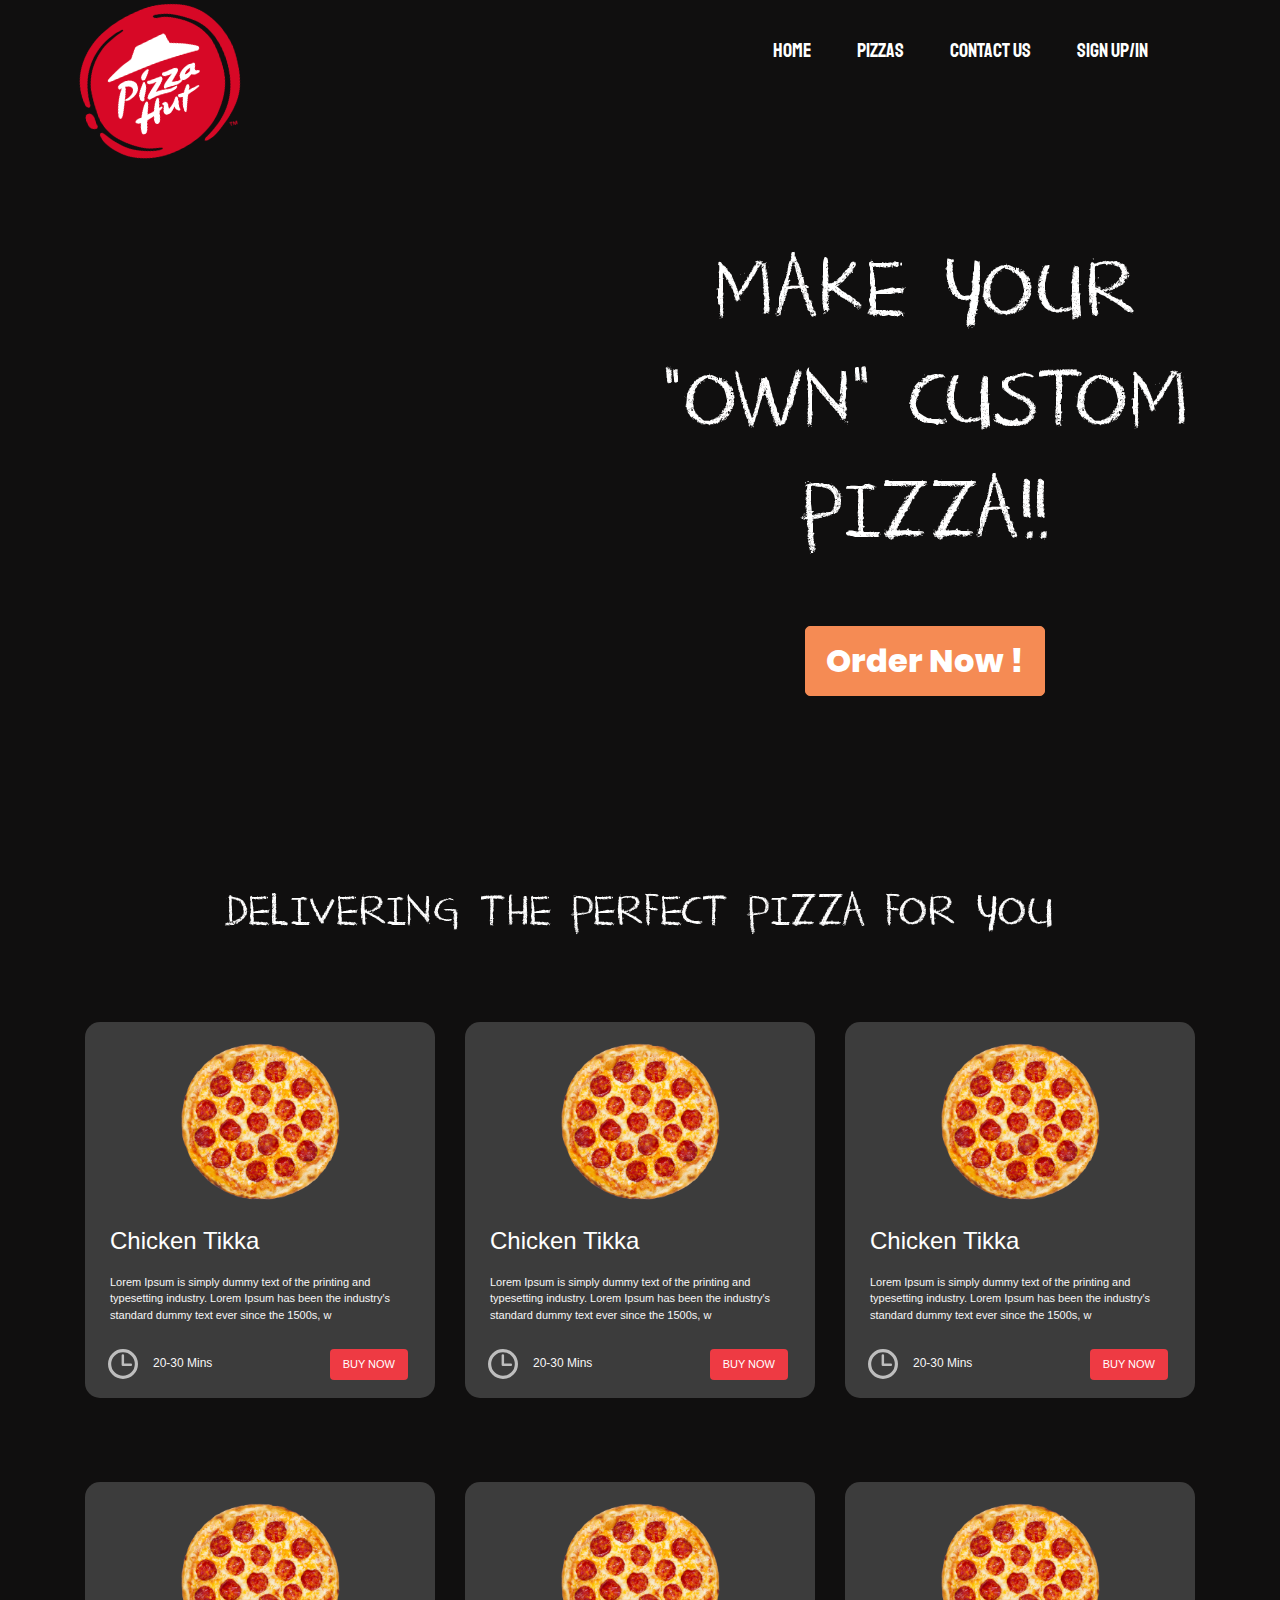
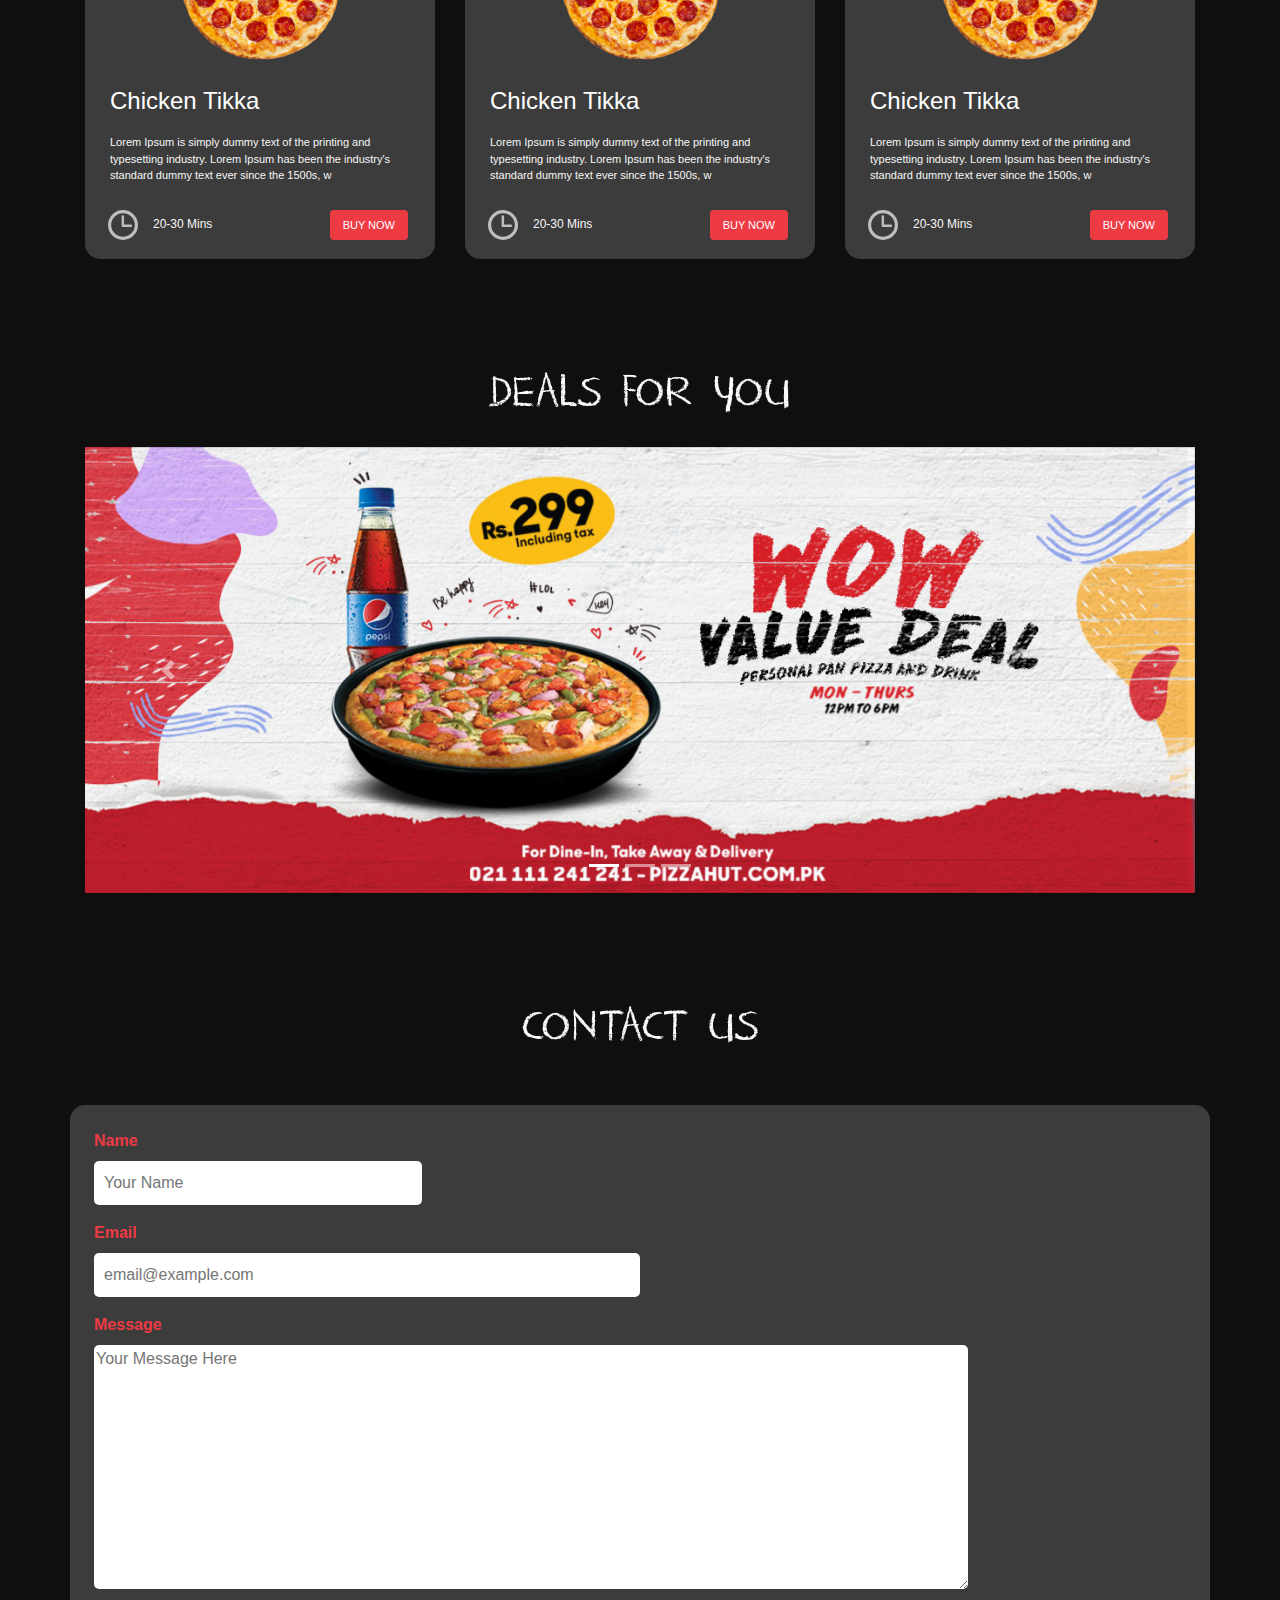
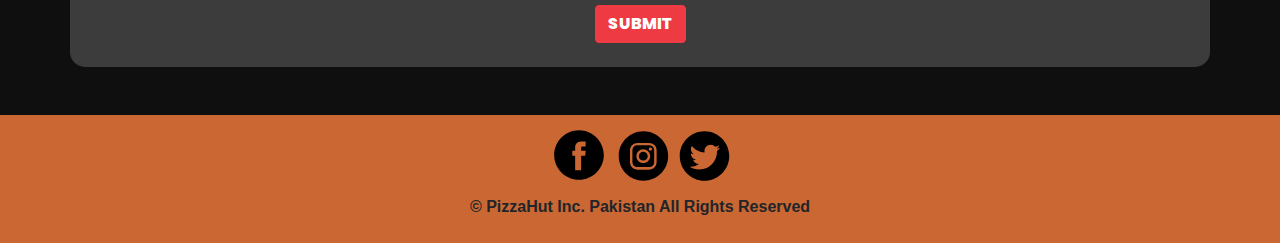
==== commit fef40728: "Added submit btn" ====
--- a/index.html
+++ b/index.html
@@ -40,32 +40,6 @@
         </ul>
       </div>
     </nav>
-
-    <!-- <nav class="navbar navbar-expand-lg">
-      <a class="navbar-brand" href="#">Navbar</a>
-      <button class="navbar-toggler" type="button" data-toggle="collapse" data-target="#navbarNav"
-        aria-controls="navbarNav" aria-expanded="false" aria-label="Toggle navigation">
-        <span class="navbar-toggler-icon"></span>
-      </button>
-      <div class="collapse navbar-collapse" id="navbarNav">
-        <ul class="navbar-nav">
-          <li class="nav-item active">
-            <a class="nav-link" href="#">Home <span class="sr-only">(current)</span></a>
-          </li>
-          <li class="nav-item">
-            <a class="nav-link" href="#">Features</a>
-          </li>
-          <li class="nav-item">
-            <a class="nav-link" href="#">Pricing</a>
-          </li>
-          <li class="nav-item">
-            <a class="nav-link disabled" href="#" tabindex="-1" aria-disabled="true">Disabled</a>
-          </li>
-        </ul>
-      </div>
-    </nav> -->
-
-
   </section>
 
   <section id="landing-slide">
@@ -366,7 +340,6 @@
         <label for="name">Name</label>
         <input type="text" name="name" id="name" placeholder="Your Name">
       </div>
-    <form>
       <div class="form-group">
         <label for="email">Email</label>
         <input type="email" name="email" id="email" placeholder="email@example.com">
@@ -374,6 +347,9 @@
       <div class="form-group">
         <label for="message">Message</label>
         <textarea name="message" id="message" cols="50" rows="10" placeholder="Your Message Here"></textarea>
+      </div>
+      <div class="div-submit">
+          <input type="submit" value="SUBMIT" class="btn btn-warning btn-submit">
       </div>
     </form>
   </section>
--- a/css/styles.css
+++ b/css/styles.css
@@ -235,3 +235,15 @@
   border-radius: 5px;
   /* padding: 10px; */
 }
+
+.div-submit {
+  text-align: center;
+  color: #fff !important;
+  font-family: "Poppins-ExtraBold", Arial, sans-serif;
+}
+
+.btn-submit {
+  background-color: #ee3a43 !important;
+  border-color: #ee3a43 !important;
+  color: #fff !important;
+}
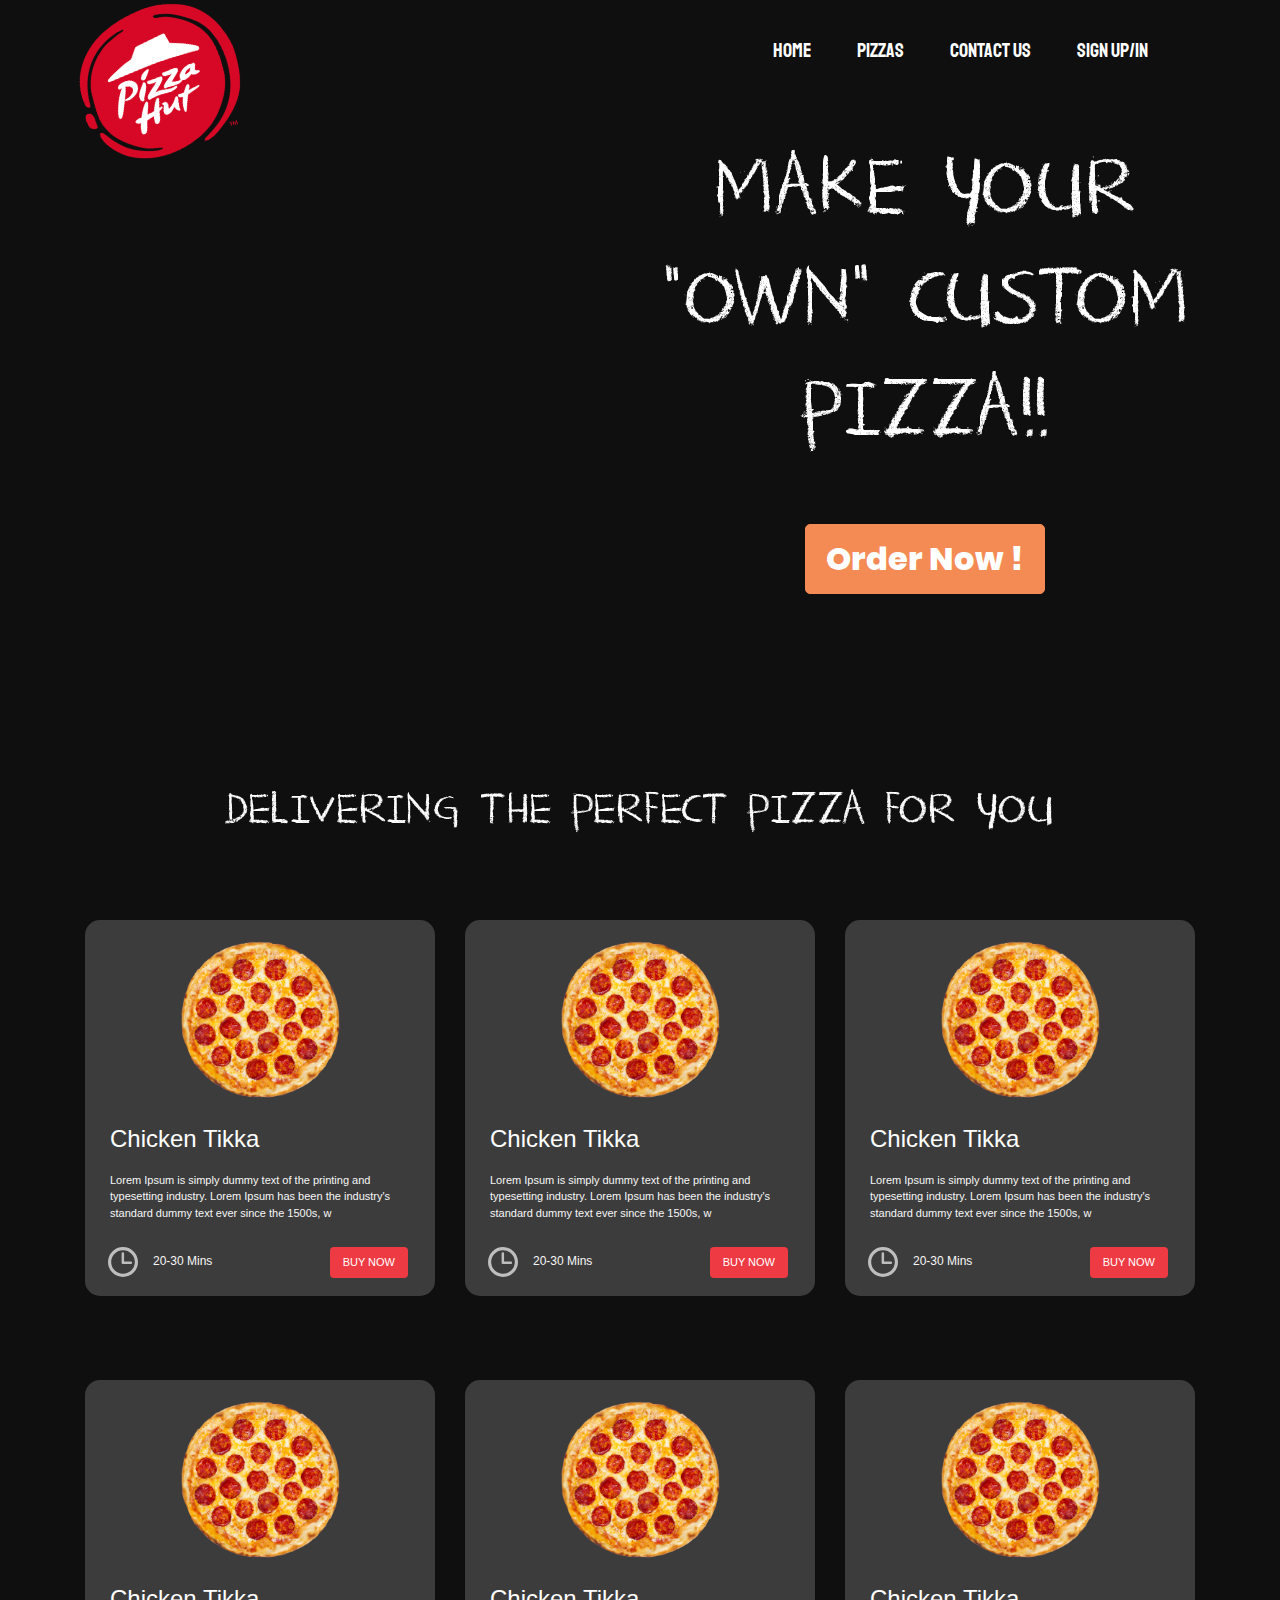
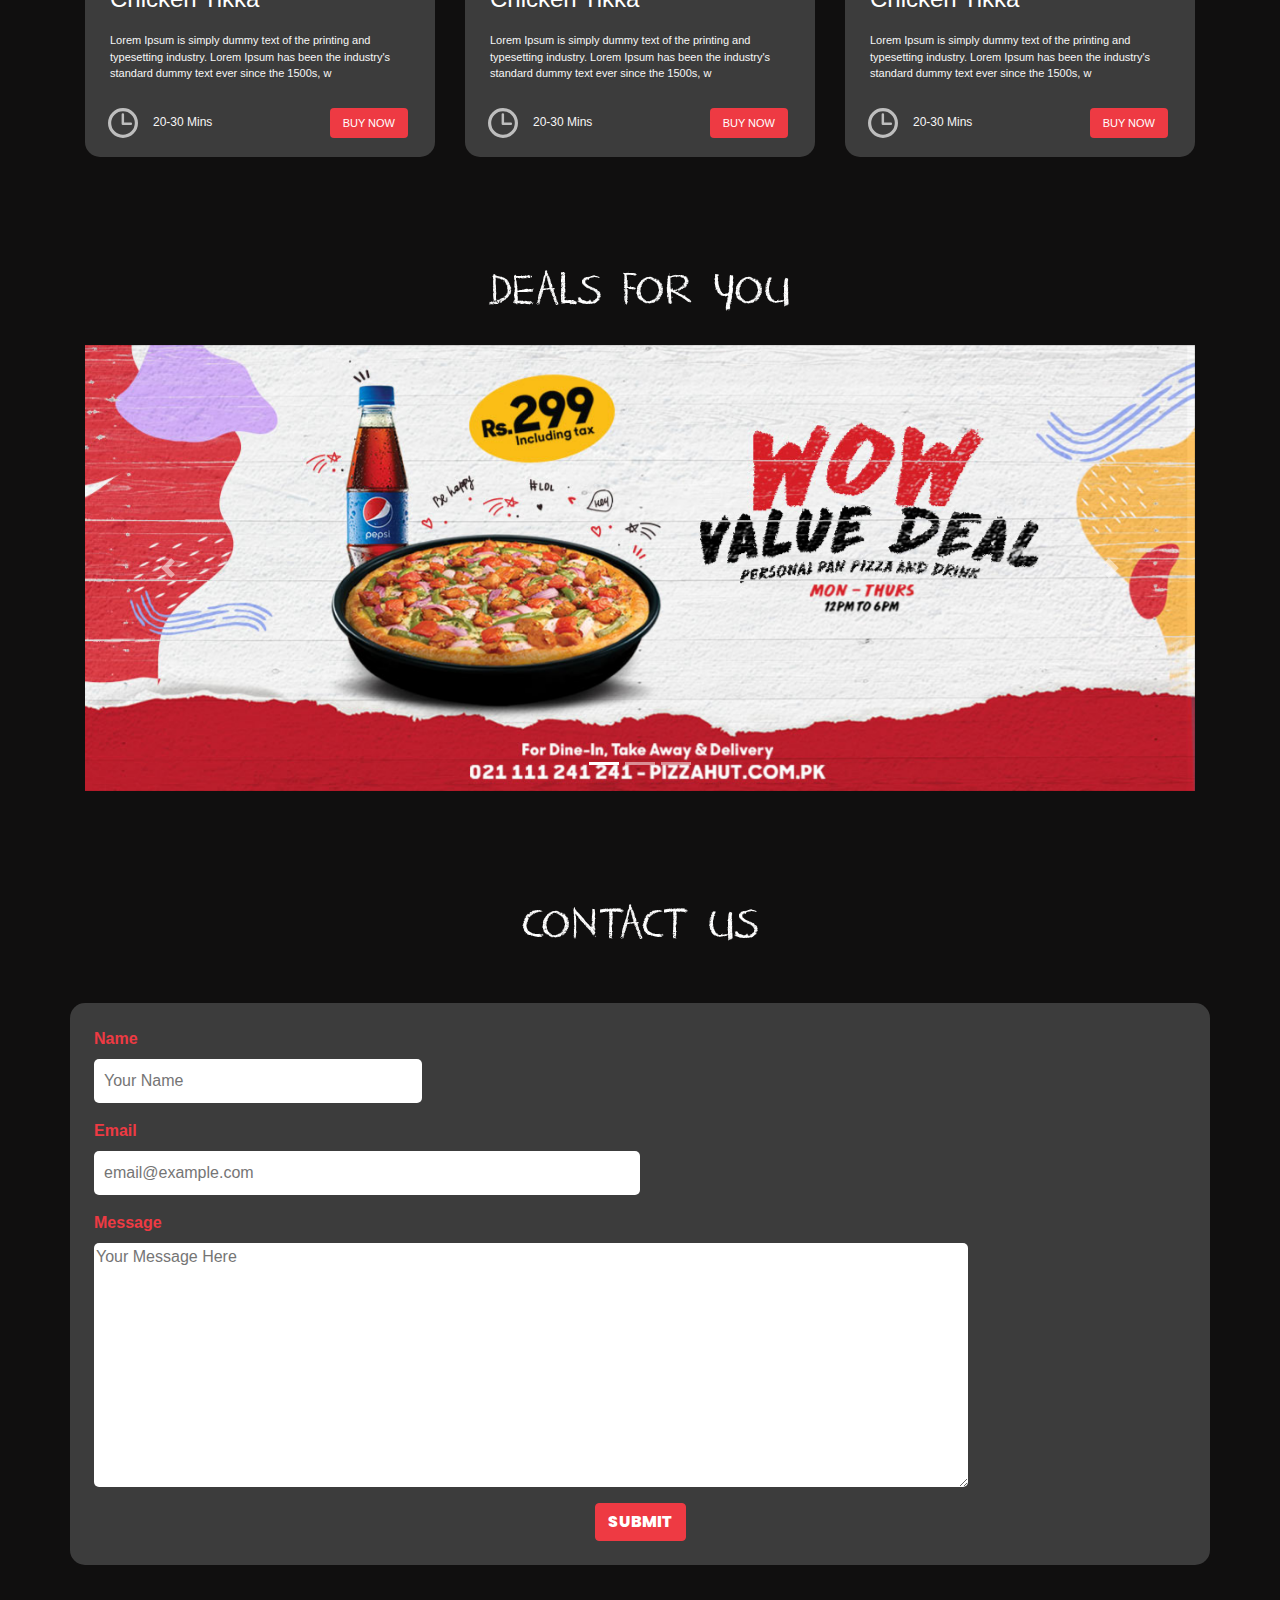
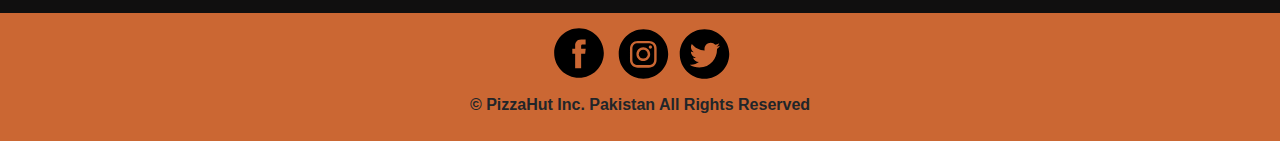
==== commit 856c0c97: "Mobile Checkout" ====
--- a/index.html
+++ b/index.html
@@ -15,7 +15,7 @@
 
 <body>
   <section id="pagenavbar">
-    <nav class="navbar navbar-expand-lg navbar-dark"
+    <nav class="navbar navbar-expand-lg navbar-dark fixed-top"
     >
       <a class="navbar-brand logo" href="#">
         <img src="images/logo.png" width="220" height="150" alt="" />
